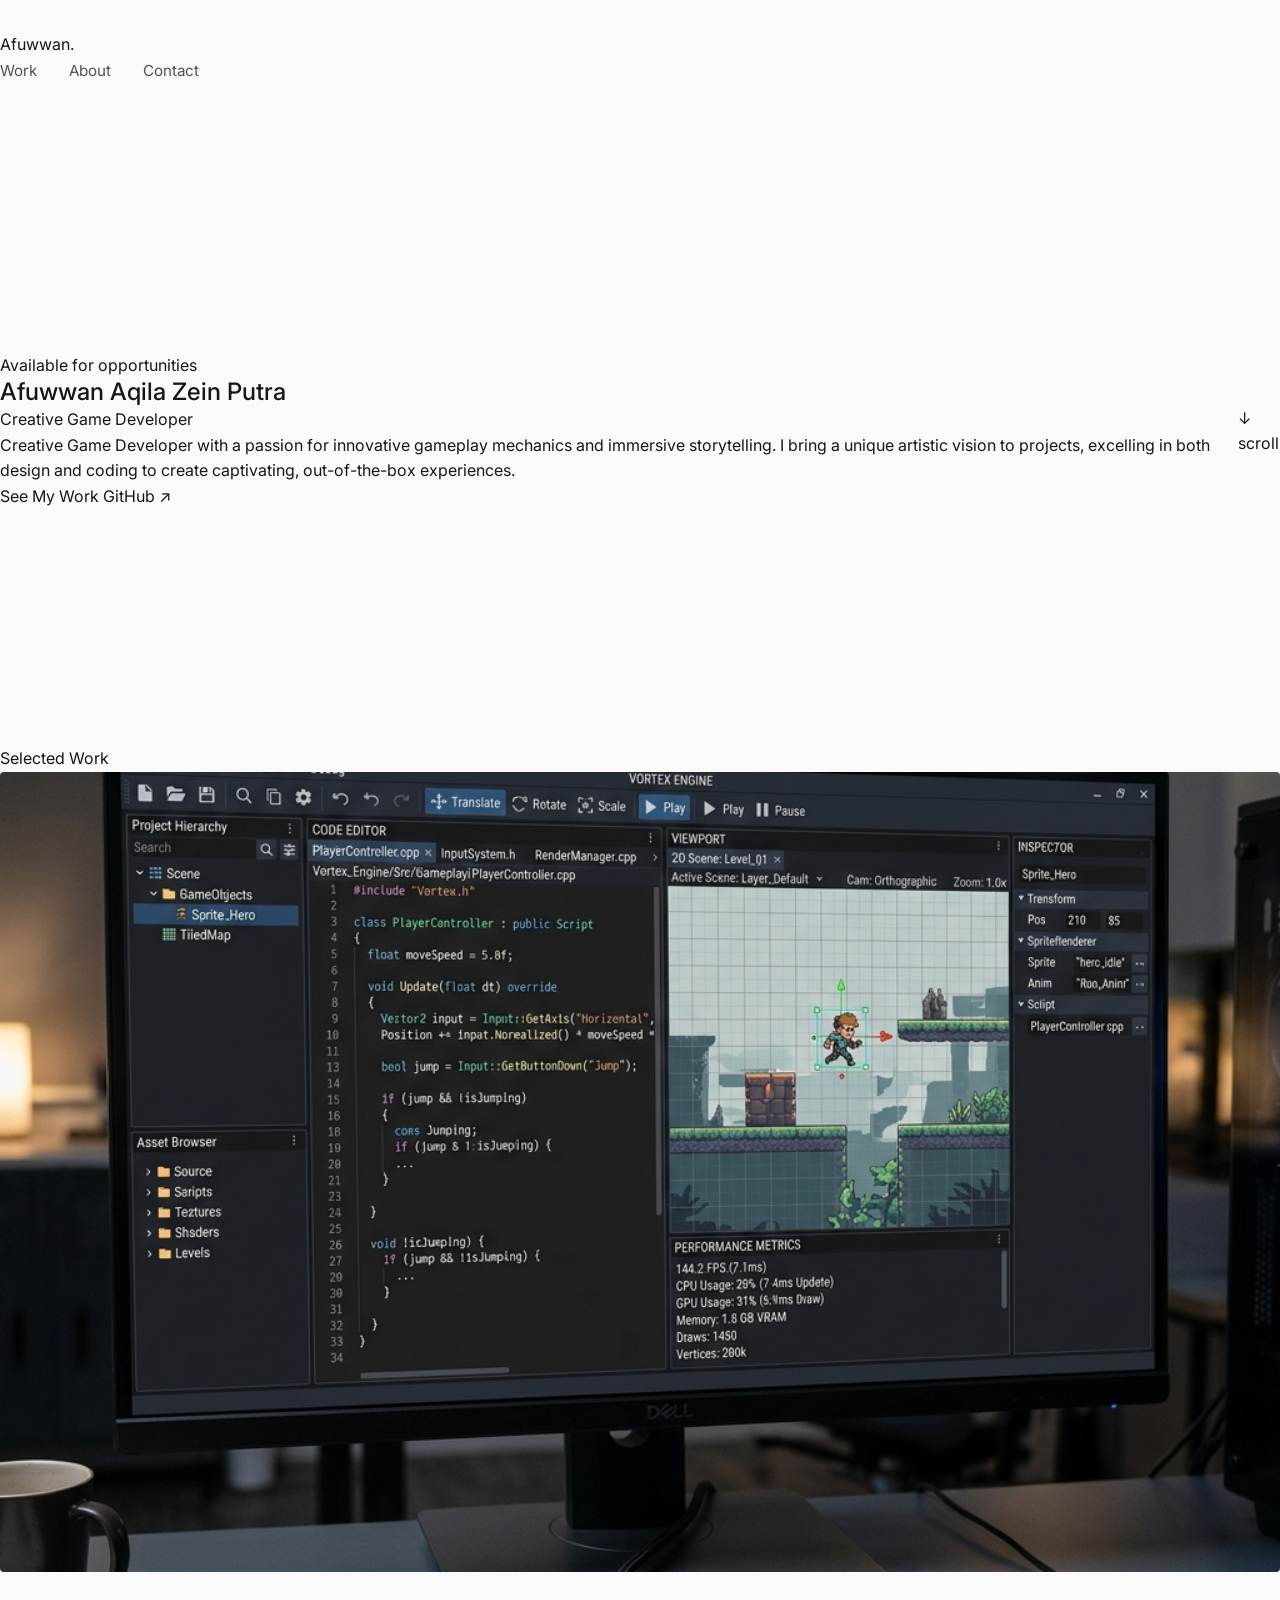
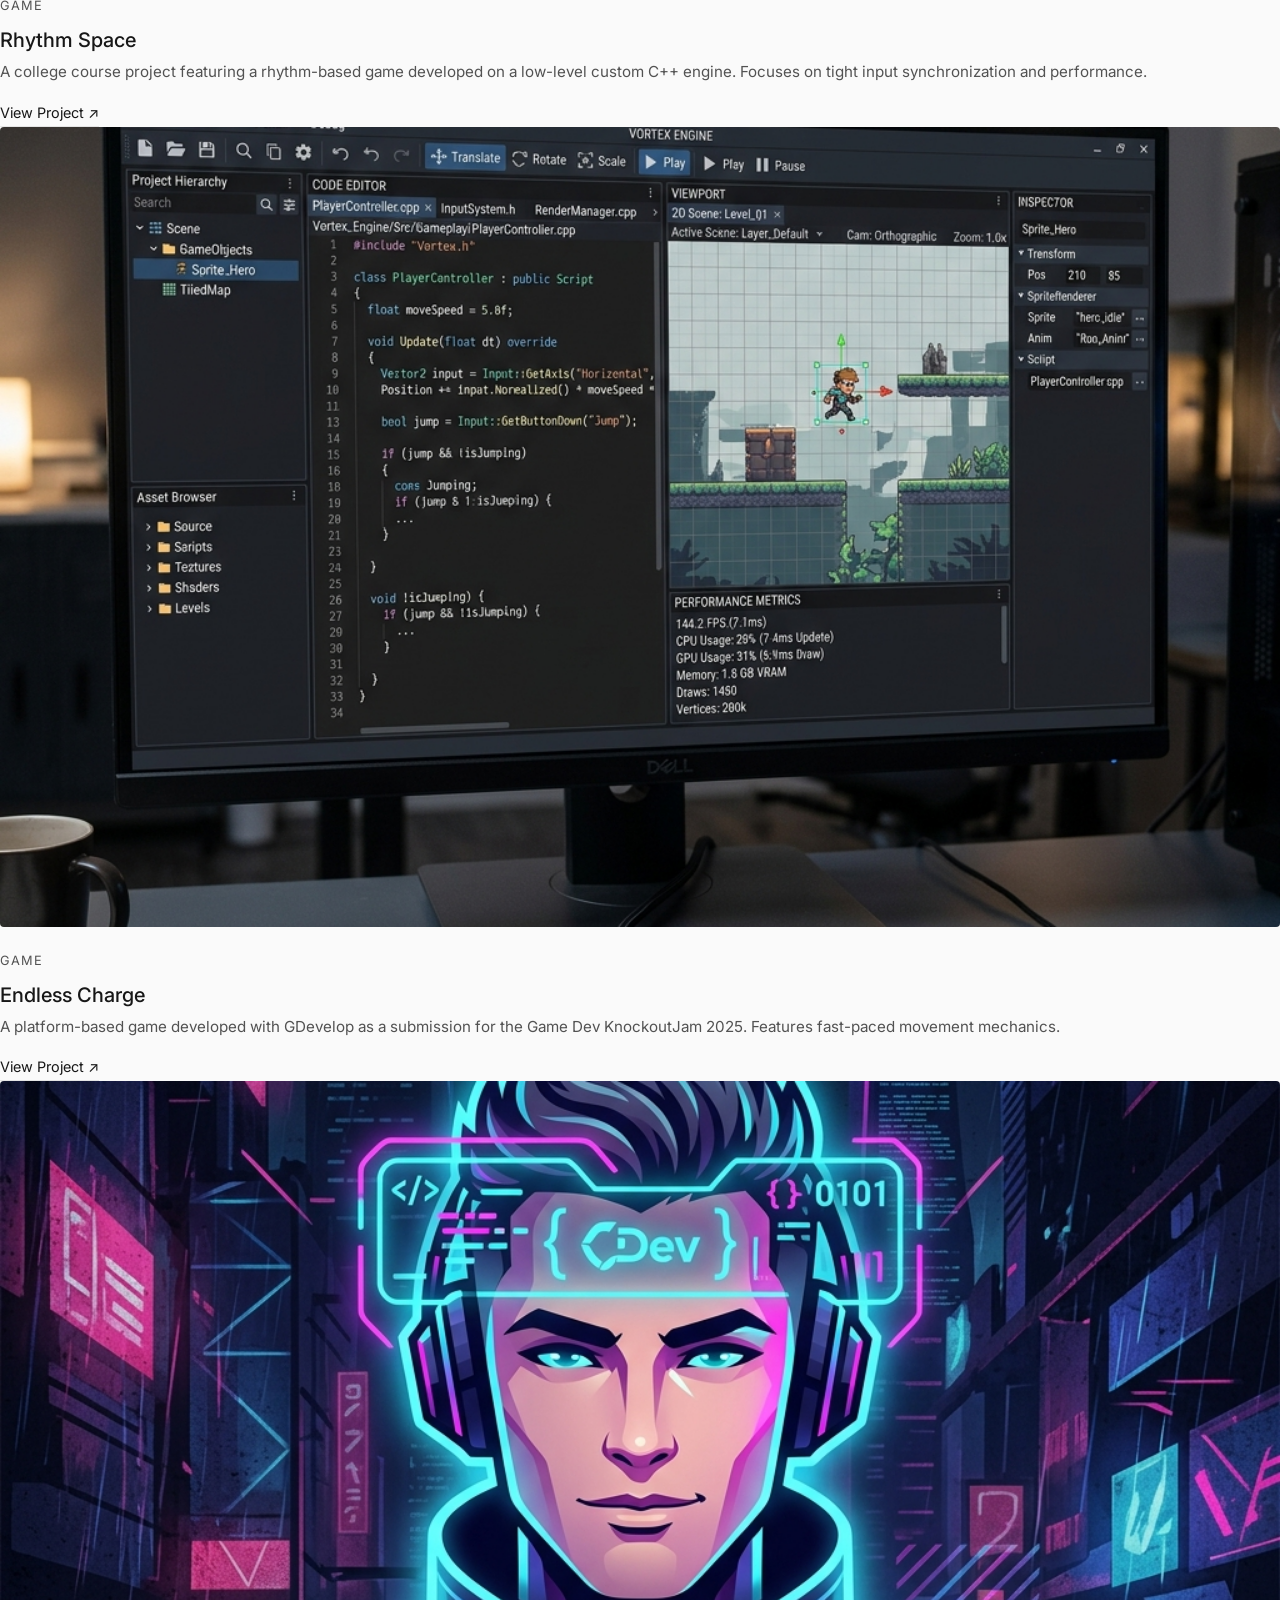
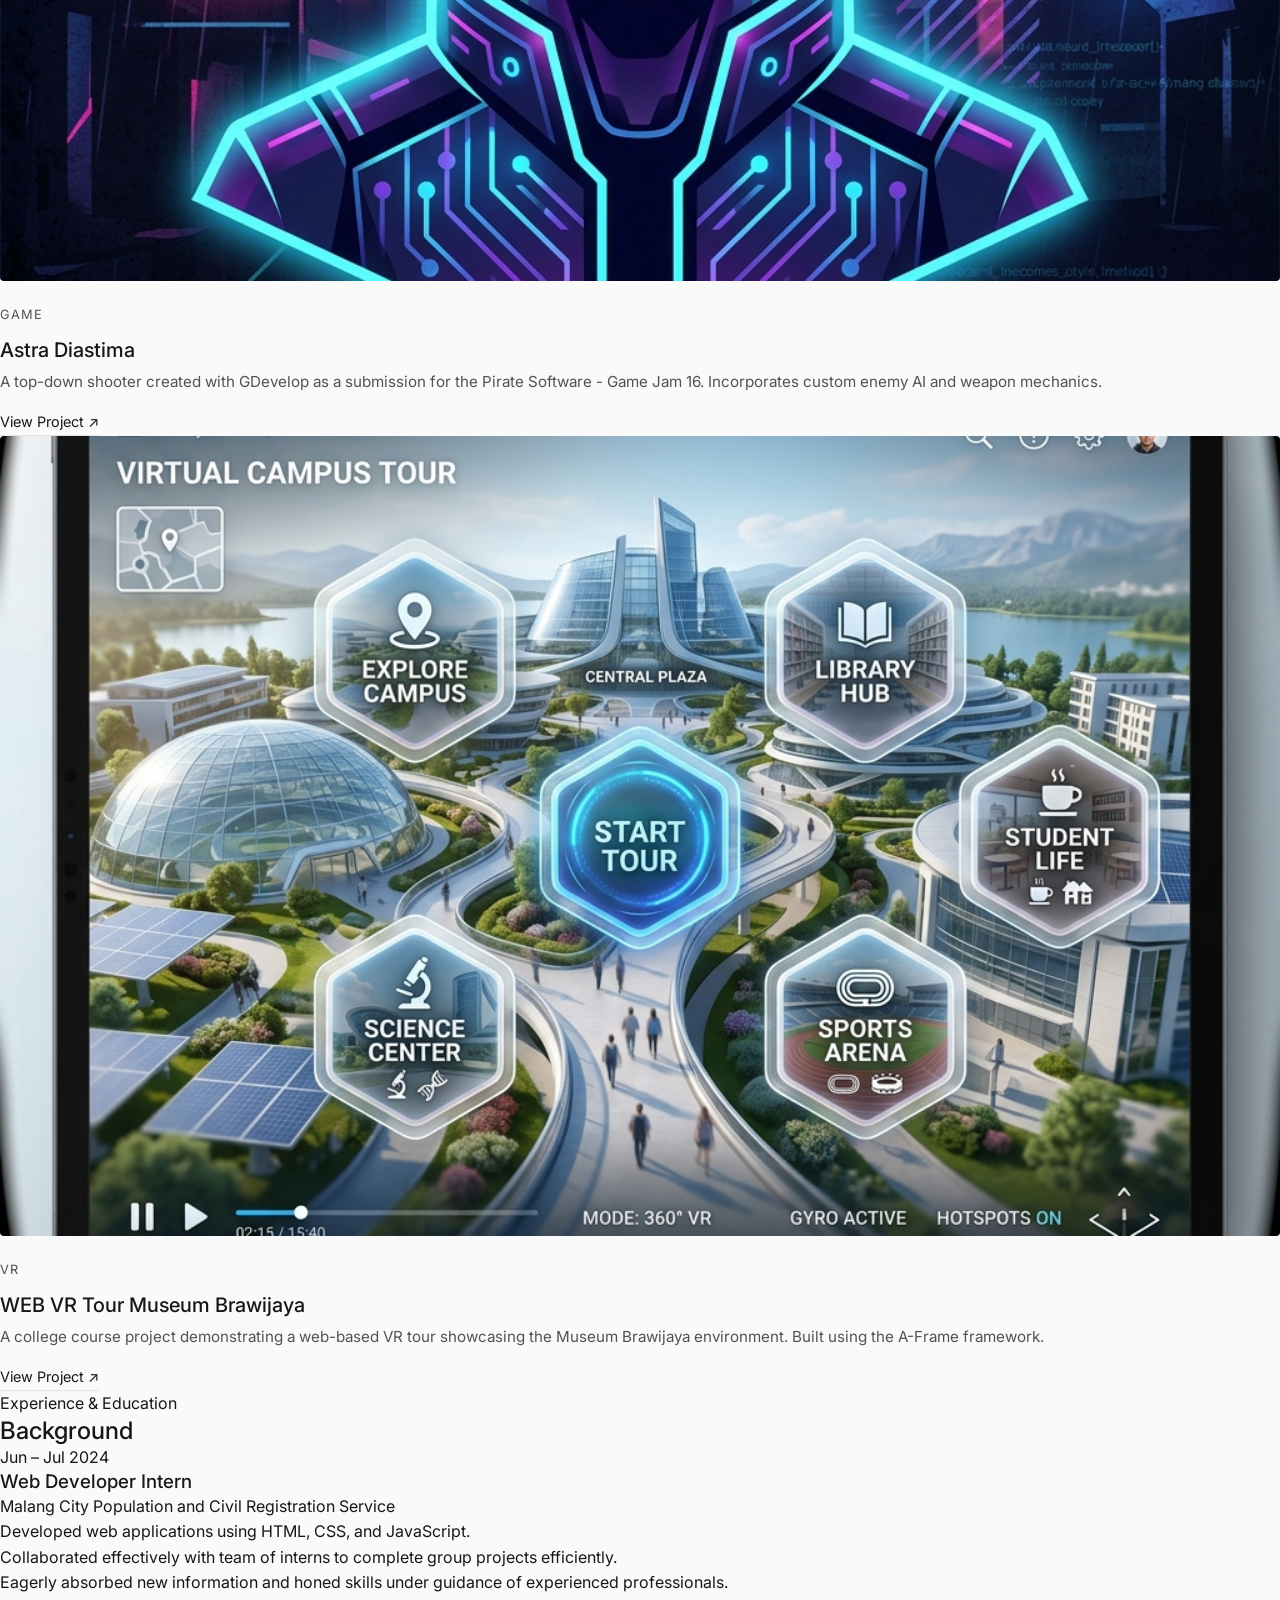
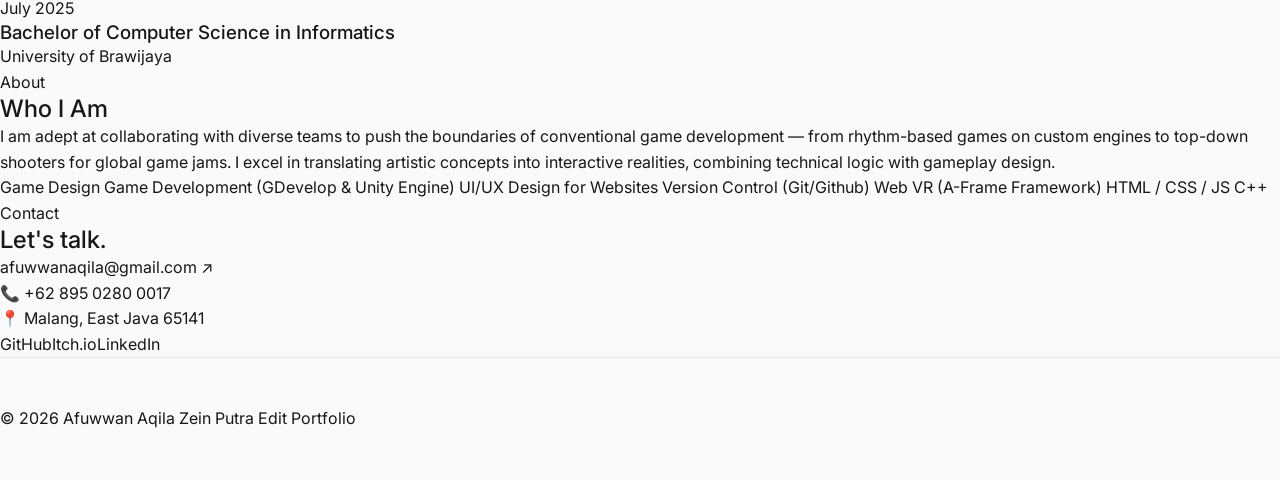
==== index.html @ 22cb1ee5 "First Commit" ====
<!DOCTYPE html>
<html lang="en">
<head>
    <meta charset="UTF-8">
    <meta name="viewport" content="width=device-width, initial-scale=1.0">
    <title>Afuwwan Aqila Zein Putra — Creative Game Developer</title>
    <meta name="description" content="Portfolio of Afuwwan Aqila Zein Putra — Creative Game Developer specializing in game design, development, and immersive experiences.">
    <link rel="preconnect" href="https://fonts.googleapis.com">
    <link rel="preconnect" href="https://fonts.gstatic.com" crossorigin>
    <link href="https://fonts.googleapis.com/css2?family=Inter:ital,opsz,wght@0,14..32,300;0,14..32,400;0,14..32,500;0,14..32,600;1,14..32,300&display=swap" rel="stylesheet">
    <link rel="stylesheet" href="styles.css">
</head>
<body>

    <nav class="navbar" id="navbar">
        <div class="nav-inner">
            <a href="#home" class="nav-logo">Afuwwan.</a>
            <ul class="nav-links">
                <li><a href="#work">Work</a></li>
                <li><a href="#about">About</a></li>
                <li><a href="#contact">Contact</a></li>
            </ul>
        </div>
    </nav>

    <!-- HERO -->
    <section id="home" class="hero">
        <div class="hero-inner">
            <p class="hero-eyebrow">Available for opportunities</p>
            <h1 id="profile-name">Afuwwan Aqila Zein Putra</h1>
            <p class="hero-role" id="profile-title">Creative Game Developer</p>
            <p class="hero-desc" id="profile-bio">Passionate about innovative gameplay mechanics and immersive storytelling. I bring a unique artistic vision to projects, excelling in both design and code.</p>
            <div class="hero-actions">
                <a href="#work" class="btn-primary">See My Work</a>
                <a href="https://github.com/afuwwan" target="_blank" class="btn-ghost">GitHub ↗</a>
            </div>
        </div>
        <div class="hero-scroll-hint">↓ scroll</div>
    </section>

    <!-- WORK -->
    <section id="work" class="section">
        <div class="section-inner">
            <div class="section-label">Selected Work</div>
            <div class="projects-list" id="projects-container">
                <!-- Populated by script.js -->
            </div>
        </div>
    </section>

    <!-- EXPERIENCE -->
    <section id="experience" class="section section-alt">
        <div class="section-inner two-col">
            <div class="col-left">
                <div class="section-label">Experience & Education</div>
                <h2>Background</h2>
            </div>
            <div class="col-right">
                <div class="timeline">
                    <!-- Experience -->
                    <div class="timeline-item">
                        <div class="timeline-date">Jun – Jul 2024</div>
                        <div class="timeline-content">
                            <h3>Web Developer Intern</h3>
                            <p class="timeline-org">Malang City Population and Civil Registration Service</p>
                            <ul>
                                <li>Developed web applications using HTML, CSS, and JavaScript.</li>
                                <li>Collaborated effectively with team of interns to complete group projects efficiently.</li>
                                <li>Eagerly absorbed new information and honed skills under guidance of experienced professionals.</li>
                            </ul>
                        </div>
                    </div>
                    <!-- Education -->
                    <div class="timeline-item">
                        <div class="timeline-date">July 2025</div>
                        <div class="timeline-content">
                            <h3>Bachelor of Computer Science in Informatics</h3>
                            <p class="timeline-org">University of Brawijaya</p>
                        </div>
                    </div>
                </div>
            </div>
        </div>
    </section>

    <!-- ABOUT -->
    <section id="about" class="section">
        <div class="section-inner two-col">
            <div class="col-left">
                <div class="section-label">About</div>
                <h2>Who I Am</h2>
            </div>
            <div class="col-right">
                <p class="about-text" id="profile-about-extended">Creative Game Developer with passion for innovative gameplay mechanics and immersive storytelling. Brings unique artistic vision to projects, excelling in both design and coding to create captivating, out-of-the-box experiences. Adept at collaborating with diverse teams to push boundaries of conventional game development.</p>
                <div class="skills-grid">
                    <span class="skill">Game Design</span>
                    <span class="skill">Game Development (GDevelop & Unity Engine)</span>
                    <span class="skill">UI/UX Design for Websites</span>
                    <span class="skill">Version Control (Git/Github)</span>
                    <span class="skill">Web VR (A-Frame Framework)</span>
                    <span class="skill">HTML / CSS / JS</span>
                    <span class="skill">C++</span>
                </div>
            </div>
        </div>
    </section>

    <!-- CONTACT -->
    <section id="contact" class="section section-alt">
        <div class="section-inner contact-inner">
            <div class="section-label">Contact</div>
            <h2>Let's talk.</h2>
            <a href="mailto:afuwwanaqila@gmail.com" class="contact-email">afuwwanaqila@gmail.com ↗</a>
            
            <div class="contact-details">
                <p class="contact-detail"><span>📞</span> +62 895 0280 0017</p>
                <p class="contact-detail"><span>📍</span> Malang, East Java 65141</p>
            </div>

            <div class="contact-links" id="social-links-container">
                <a href="https://github.com/afuwwan" target="_blank">GitHub</a>
                <a href="https://www.linkedin.com/in/afuwwan-aqila-zein-putra42376221a/" target="_blank">LinkedIn</a>
                <a href="https://afuwwan.itch.io" target="_blank">Itch.io</a>
            </div>
        </div>
    </section>

    <footer>
        <div class="footer-inner">
            <span>© <span id="year"></span> Afuwwan Aqila Zein Putra</span>
            <a href="editor.html" class="footer-editor-link">Edit Portfolio</a>
        </div>
    </footer>

    <script src="script.js"></script>
</body>
</html>
---- styles.css ----
:root {
    --bg-color: #fafafa;
    --text-primary: #171717;
    --text-secondary: #525252;
    --border-color: #e5e5e5;
    --accent: #000000;
    --hover-bg: #f5f5f5;
    --transition: all 0.3s ease;
}

@media (prefers-color-scheme: dark) {
    :root {
        --bg-color: #0a0a0a;
        --text-primary: #ededed;
        --text-secondary: #a3a3a3;
        --border-color: #262626;
        --accent: #ffffff;
        --hover-bg: #171717;
    }
}

* {
    margin: 0;
    padding: 0;
    box-sizing: border-box;
}

html {
    scroll-behavior: smooth;
}

body {
    font-family: 'Inter', -apple-system, BlinkMacSystemFont, "Segoe UI", Roboto, sans-serif;
    background-color: var(--bg-color);
    color: var(--text-primary);
    line-height: 1.6;
    -webkit-font-smoothing: antialiased;
}

.container {
    max-width: 1000px;
    margin: 0 auto;
    padding: 0 2rem;
}

/* Typography */
h1, h2, h3 {
    font-weight: 500;
    line-height: 1.2;
    color: var(--text-primary);
}

a {
    color: var(--text-primary);
    text-decoration: none;
    transition: var(--transition);
}

/* Navigation */
.navbar {
    padding: 2rem 0;
    position: sticky;
    top: 0;
    background-color: rgba(var(--bg-color), 0.9);
    backdrop-filter: blur(8px);
    z-index: 100;
    border-bottom: 1px solid transparent;
    transition: border-color 0.3s;
}

.nav-container {
    max-width: 1000px;
    margin: 0 auto;
    padding: 0 2rem;
    display: flex;
    justify-content: space-between;
    align-items: center;
}

.logo {
    font-size: 1.2rem;
    font-weight: 600;
    letter-spacing: -0.5px;
}

.nav-links {
    display: flex;
    gap: 2rem;
    list-style: none;
}

.nav-links a {
    color: var(--text-secondary);
    font-size: 0.95rem;
}

.nav-links a:hover {
    color: var(--text-primary);
}

/* Hero Section */
.hero {
    min-height: 70vh;
    display: flex;
    align-items: center;
    padding: 4rem 0;
}

.hero-content {
    max-width: 600px;
}

.title {
    font-size: 3.5rem;
    letter-spacing: -1.5px;
    margin-bottom: 0.5rem;
}

.subtitle {
    font-size: 1.5rem;
    color: var(--text-secondary);
    margin-bottom: 1.5rem;
    font-weight: 400;
}

.bio {
    font-size: 1.1rem;
    color: var(--text-secondary);
    margin-bottom: 3rem;
}

.link-btn {
    display: inline-block;
    padding: 0.75rem 1.5rem;
    background: var(--accent);
    color: var(--bg-color);
    border-radius: 4px;
    font-size: 0.95rem;
    font-weight: 500;
}

.link-btn:hover {
    opacity: 0.8;
}

/* Projects Section */
.projects-section {
    padding: 4rem 0 8rem;
}

.projects-grid {
    display: grid;
    grid-template-columns: repeat(auto-fill, minmax(300px, 1fr));
    gap: 3rem;
}

.project-card {
    group: project;
    display: block;
}

.project-img-container {
    width: 100%;
    aspect-ratio: 16 / 10;
    overflow: hidden;
    background-color: var(--border-color);
    border-radius: 4px;
    margin-bottom: 1.5rem;
}

.project-img {
    width: 100%;
    height: 100%;
    object-fit: cover;
    transition: transform 0.5s ease;
}

.project-card:hover .project-img {
    transform: scale(1.03);
}

.project-info h3 {
    font-size: 1.25rem;
    margin-bottom: 0.5rem;
}

.project-category {
    font-size: 0.8rem;
    text-transform: uppercase;
    letter-spacing: 1px;
    color: var(--text-secondary);
    margin-bottom: 0.75rem;
    display: block;
}

.project-info p {
    color: var(--text-secondary);
    font-size: 0.95rem;
    margin-bottom: 1rem;
}

.project-links {
    display: flex;
    gap: 1.5rem;
}

.project-link {
    font-size: 0.9rem;
    color: var(--text-primary);
    border-bottom: 1px solid var(--border-color);
    padding-bottom: 2px;
}

.project-link:hover {
    border-bottom-color: var(--text-primary);
}

/* About Section */
.about-section {
    padding: 6rem 0;
    border-top: 1px solid var(--border-color);
}

.about-content {
    max-width: 600px;
}

.about-content h2 {
    font-size: 2rem;
    margin-bottom: 2rem;
}

.about-content p {
    color: var(--text-secondary);
    font-size: 1.1rem;
    margin-bottom: 2rem;
}

.social-links {
    display: flex;
    gap: 1.5rem;
}

.social-links a {
    color: var(--text-secondary);
    font-size: 1rem;
}

.social-links a:hover {
    color: var(--text-primary);
}

/* Footer */
footer {
    padding: 3rem 0;
    border-top: 1px solid var(--border-color);
}

.footer-content {
    display: flex;
    justify-content: space-between;
    align-items: center;
    color: var(--text-secondary);
    font-size: 0.9rem;
}

.editor-link {
    color: var(--text-secondary);
    font-size: 0.85rem;
}

.editor-link:hover {
    color: var(--text-primary);
}

/* Responsive */
@media (max-width: 768px) {
    .title {
        font-size: 2.5rem;
    }
    
    .subtitle {
        font-size: 1.25rem;
    }
    
    .hero {
        min-height: 50vh;
    }
}
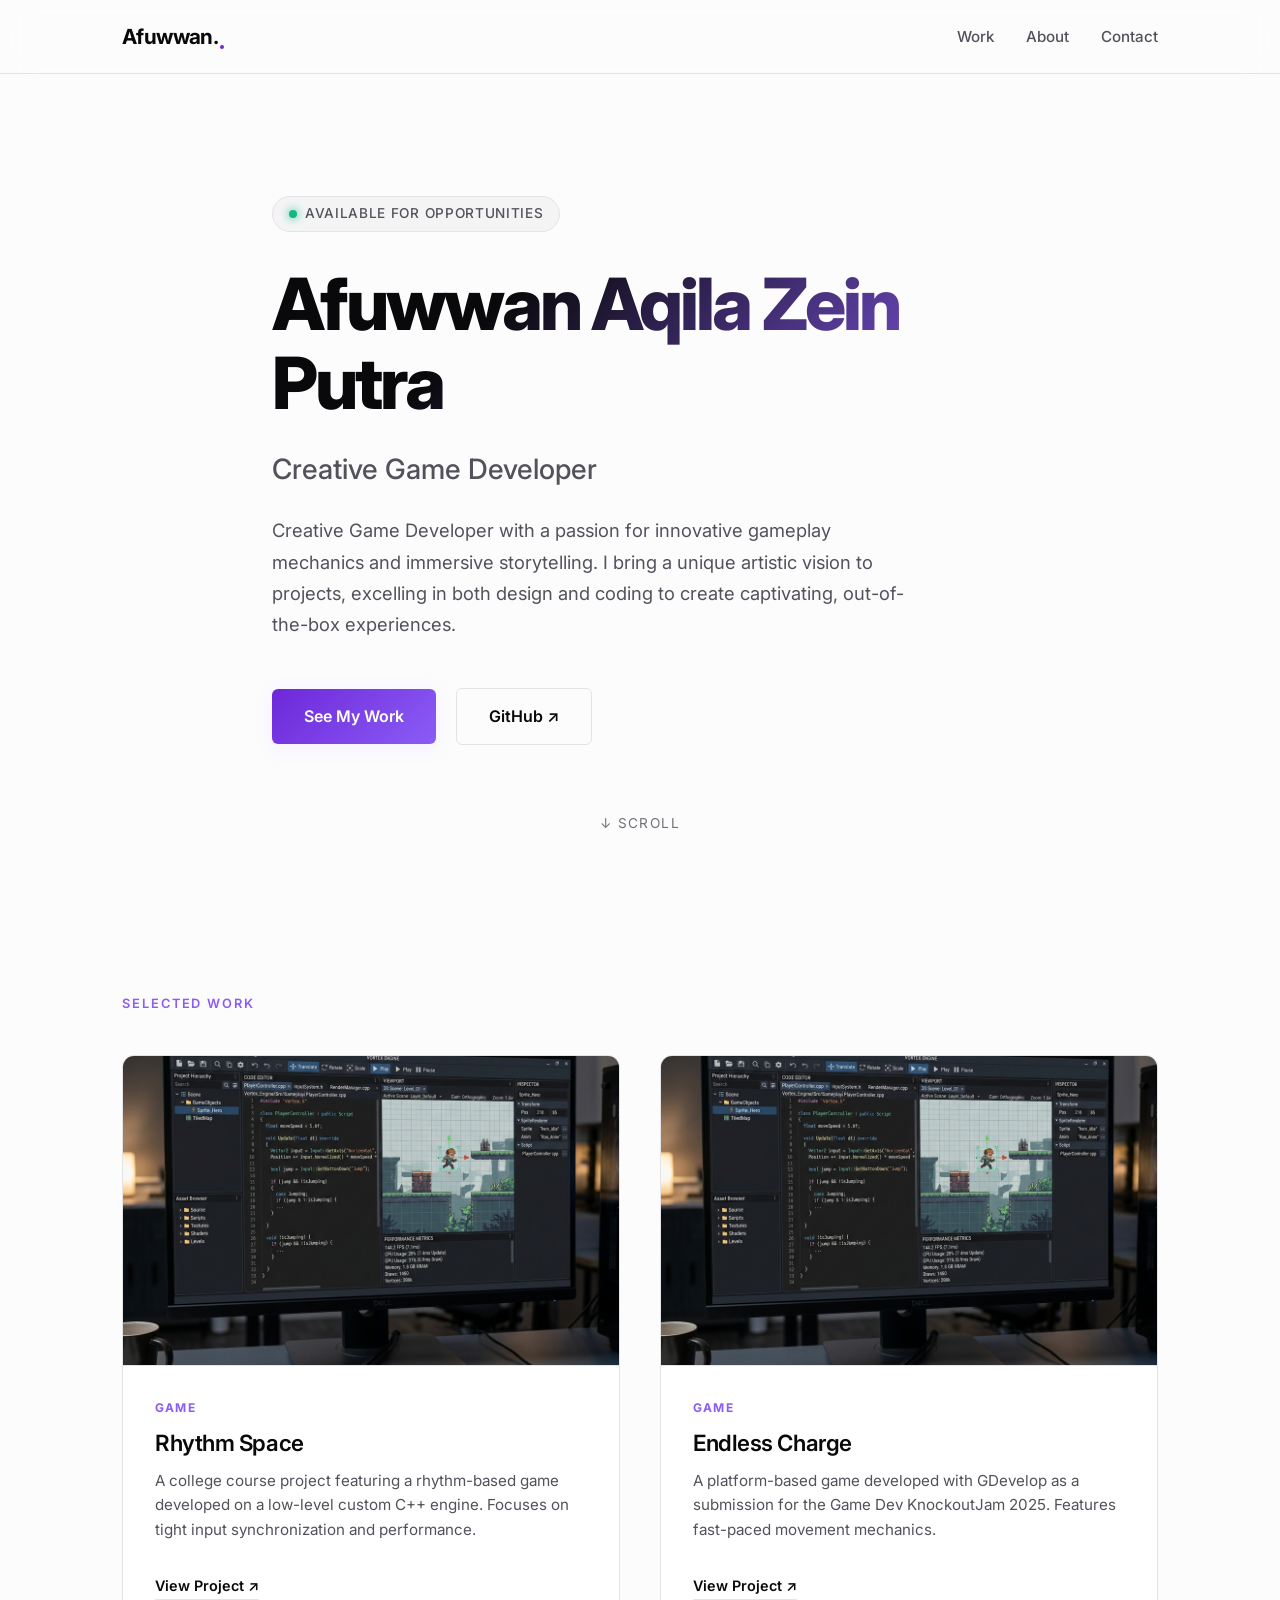
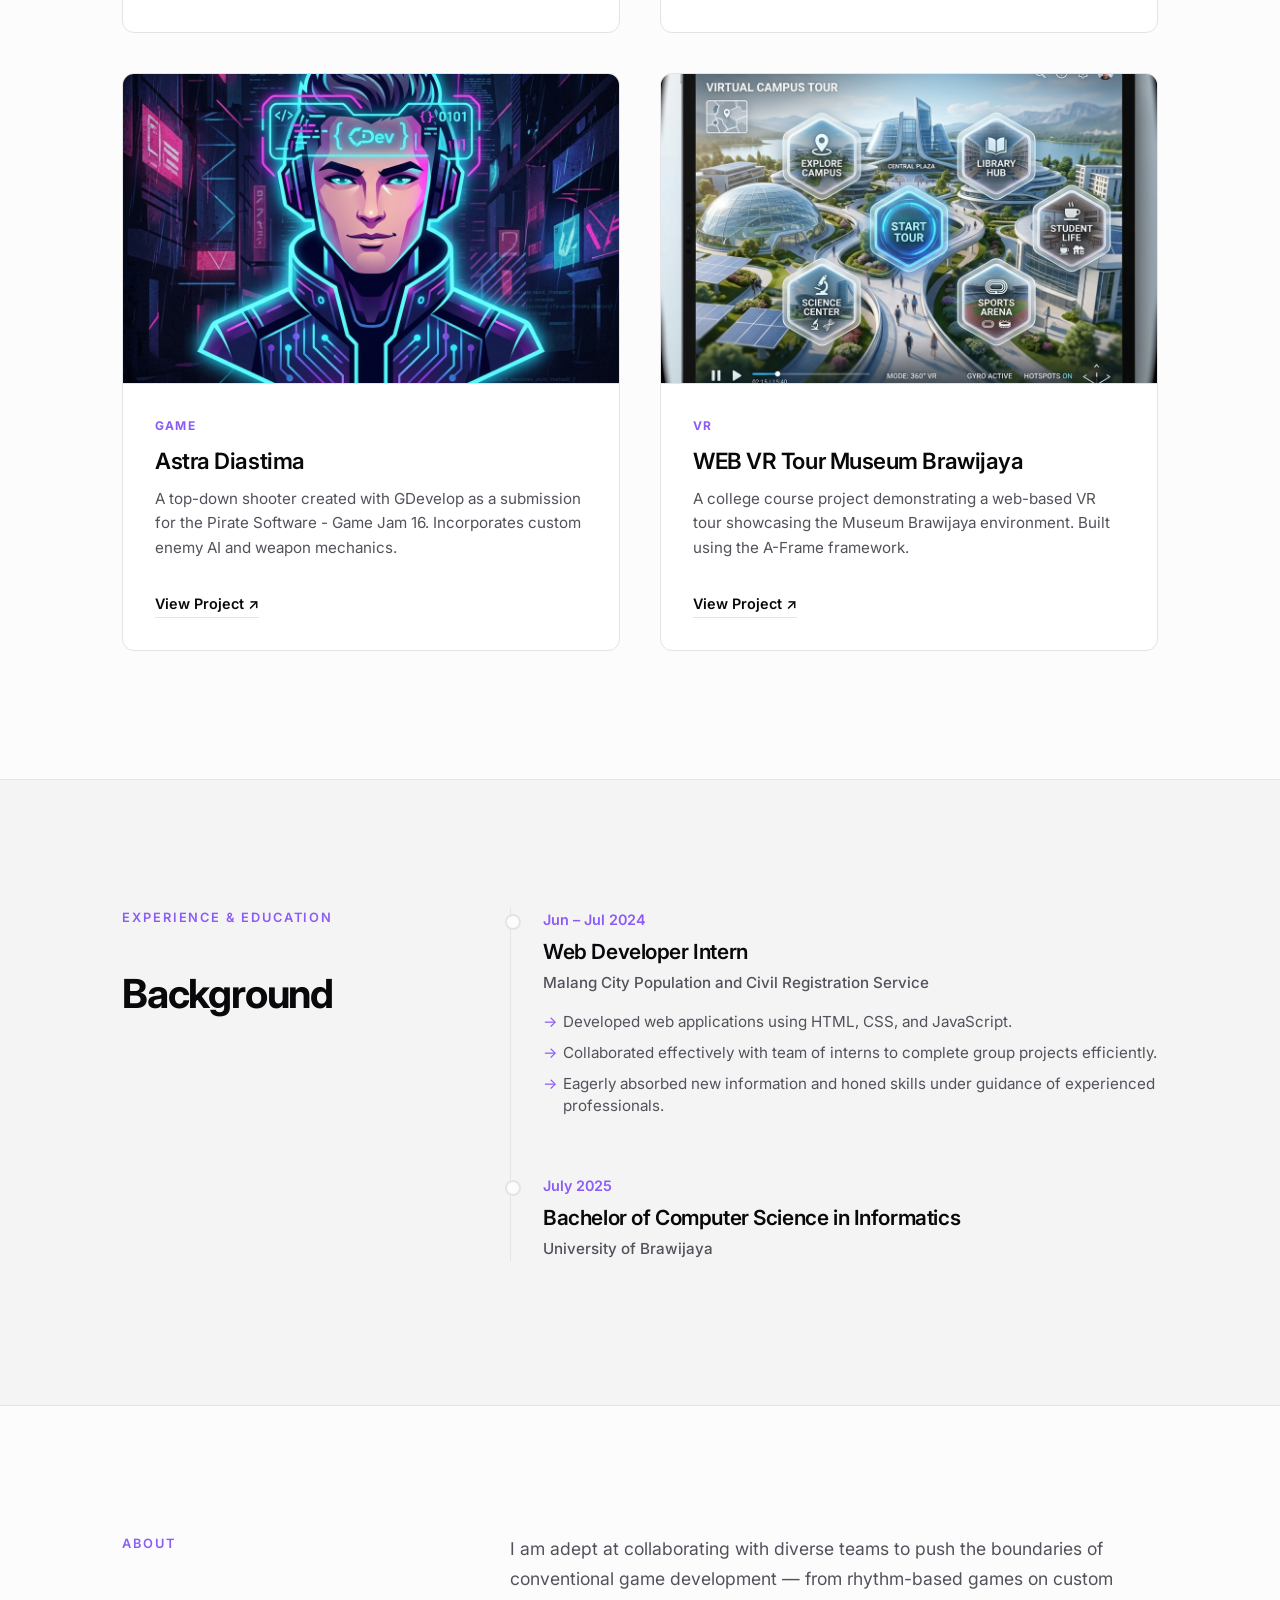
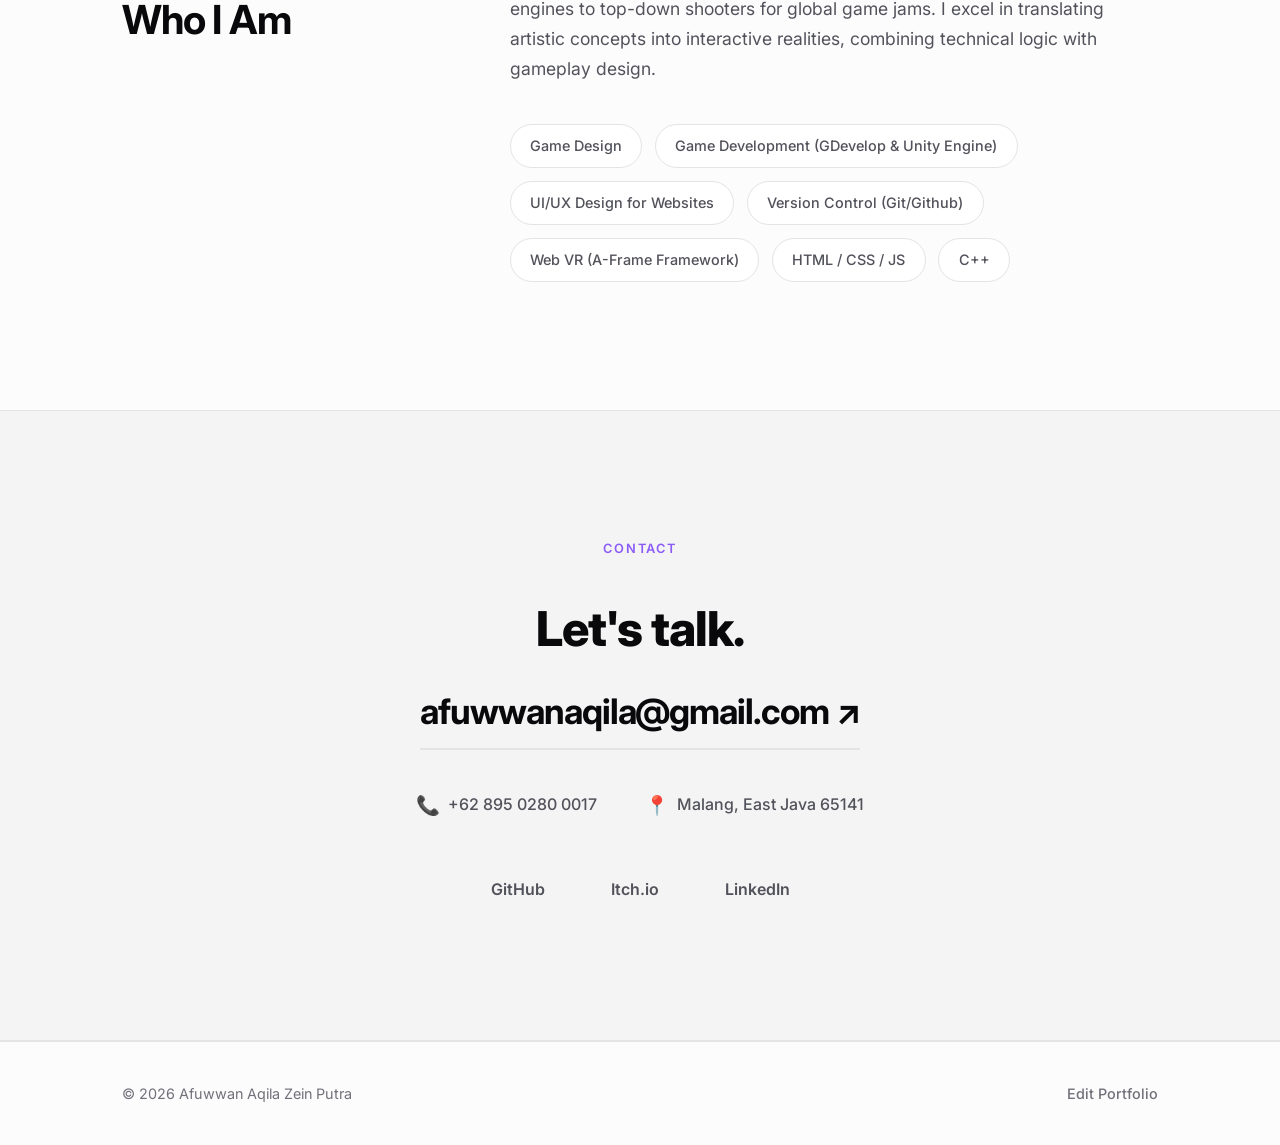
==== commit 5d069096: "Updated some descriptions" ====
--- a/index.html
+++ b/index.html
@@ -3,7 +3,7 @@
 <head>
     <meta charset="UTF-8">
     <meta name="viewport" content="width=device-width, initial-scale=1.0">
-    <title>Afuwwan Aqila Zein Putra — Creative Game Developer</title>
+    <title>Afuwwan Aqila Zein Putra — Game Developer & Designer</title>
     <meta name="description" content="Portfolio of Afuwwan Aqila Zein Putra — Creative Game Developer specializing in game design, development, and immersive experiences.">
     <link rel="preconnect" href="https://fonts.googleapis.com">
     <link rel="preconnect" href="https://fonts.gstatic.com" crossorigin>
@@ -28,7 +28,7 @@
         <div class="hero-inner">
             <p class="hero-eyebrow">Available for opportunities</p>
             <h1 id="profile-name">Afuwwan Aqila Zein Putra</h1>
-            <p class="hero-role" id="profile-title">Creative Game Developer</p>
+            <p class="hero-role" id="profile-title">Game Developer & Designer</p>
             <p class="hero-desc" id="profile-bio">Passionate about innovative gameplay mechanics and immersive storytelling. I bring a unique artistic vision to projects, excelling in both design and code.</p>
             <div class="hero-actions">
                 <a href="#work" class="btn-primary">See My Work</a>
--- a/styles.css
+++ b/styles.css
@@ -1,24 +1,47 @@
 :root {
-    --bg-color: #fafafa;
-    --text-primary: #171717;
-    --text-secondary: #525252;
-    --border-color: #e5e5e5;
-    --accent: #000000;
-    --hover-bg: #f5f5f5;
-    --transition: all 0.3s ease;
+    /* Color Palette - Light Mode */
+    --bg-color: #fcfcfd;
+    --bg-surface: #ffffff;
+    --bg-surface-alt: #f4f4f5;
+    --text-primary: #09090b;
+    --text-secondary: #52525b;
+    --text-tertiary: #71717a;
+    --border-color: #e4e4e7;
+    --accent: #6d28d9;
+    --accent-light: #8b5cf6;
+    --accent-glow: rgba(139, 92, 246, 0.08);
+    --hover-bg: #f4f4f5;
+    --bg-navbar: rgba(252, 252, 253, 0.75);
+    
+    /* System variables */
+    --font-sans: 'Inter', -apple-system, BlinkMacSystemFont, "Segoe UI", Roboto, Helvetica, Arial, sans-serif;
+    --transition-smooth: all 0.3s cubic-bezier(0.16, 1, 0.3, 1);
+    --transition-fast: all 0.15s ease;
+    --radius-sm: 6px;
+    --radius-md: 12px;
+    --radius-lg: 20px;
+    --container-width: 1100px;
 }
 
 @media (prefers-color-scheme: dark) {
     :root {
-        --bg-color: #0a0a0a;
-        --text-primary: #ededed;
-        --text-secondary: #a3a3a3;
-        --border-color: #262626;
-        --accent: #ffffff;
-        --hover-bg: #171717;
-    }
-}
-
+        /* Color Palette - Dark Mode */
+        --bg-color: #09090b;
+        --bg-surface: #121214;
+        --bg-surface-alt: #18181b;
+        --text-primary: #fafafa;
+        --text-secondary: #a1a1aa;
+        --text-tertiary: #71717a;
+        --border-color: #27272a;
+        --accent: #a78bfa;
+        --accent-light: #c084fc;
+        --accent-glow: rgba(167, 139, 250, 0.15);
+        --hover-bg: #1e1e24;
+        --bg-navbar: rgba(9, 9, 11, 0.75);
+    }
+}
+
+/* Reset and Globals */
 * {
     margin: 0;
     padding: 0;
@@ -27,49 +50,58 @@
 
 html {
     scroll-behavior: smooth;
+    background-color: var(--bg-color);
 }
 
 body {
-    font-family: 'Inter', -apple-system, BlinkMacSystemFont, "Segoe UI", Roboto, sans-serif;
+    font-family: var(--font-sans);
     background-color: var(--bg-color);
     color: var(--text-primary);
     line-height: 1.6;
     -webkit-font-smoothing: antialiased;
-}
-
+    -moz-osx-font-smoothing: grayscale;
+    overflow-x: hidden;
+}
+
+/* Base Typography */
+h1, h2, h3, h4 {
+    font-weight: 600;
+    letter-spacing: -0.02em;
+    color: var(--text-primary);
+    line-height: 1.25;
+}
+
+a {
+    color: var(--text-primary);
+    text-decoration: none;
+    transition: var(--transition-fast);
+}
+
+/* Reusable Containers */
 .container {
-    max-width: 1000px;
+    max-width: var(--container-width);
     margin: 0 auto;
     padding: 0 2rem;
 }
 
-/* Typography */
-h1, h2, h3 {
-    font-weight: 500;
-    line-height: 1.2;
-    color: var(--text-primary);
-}
-
-a {
-    color: var(--text-primary);
-    text-decoration: none;
-    transition: var(--transition);
-}
-
-/* Navigation */
+/* Sticky Glassmorphic Navbar */
 .navbar {
-    padding: 2rem 0;
     position: sticky;
     top: 0;
-    background-color: rgba(var(--bg-color), 0.9);
-    backdrop-filter: blur(8px);
-    z-index: 100;
-    border-bottom: 1px solid transparent;
-    transition: border-color 0.3s;
-}
-
-.nav-container {
-    max-width: 1000px;
+    z-index: 1000;
+    background-color: var(--bg-navbar);
+    /* Dynamic fallback for solid background in browsers without backdrop support */
+    background: color-mix(in srgb, var(--bg-color) 75%, transparent);
+    backdrop-filter: blur(16px);
+    -webkit-backdrop-filter: blur(16px);
+    border-bottom: 1px solid var(--border-color);
+    padding: 1.25rem 0;
+    transition: var(--transition-smooth);
+}
+
+/* Support index.html (nav-inner) and editor.html (nav-container) */
+.nav-inner, .nav-container {
+    max-width: var(--container-width);
     margin: 0 auto;
     padding: 0 2rem;
     display: flex;
@@ -77,10 +109,24 @@
     align-items: center;
 }
 
-.logo {
-    font-size: 1.2rem;
-    font-weight: 600;
-    letter-spacing: -0.5px;
+/* Nav Logo styles */
+.nav-logo, .logo {
+    font-size: 1.3rem;
+    font-weight: 700;
+    letter-spacing: -0.03em;
+    color: var(--text-primary);
+    position: relative;
+}
+
+.nav-logo::after {
+    content: '';
+    position: absolute;
+    width: 4px;
+    height: 4px;
+    background-color: var(--accent);
+    bottom: 4px;
+    right: -6px;
+    border-radius: 50%;
 }
 
 .nav-links {
@@ -92,6 +138,7 @@
 .nav-links a {
     color: var(--text-secondary);
     font-size: 0.95rem;
+    font-weight: 500;
 }
 
 .nav-links a:hover {
@@ -100,190 +147,566 @@
 
 /* Hero Section */
 .hero {
-    min-height: 70vh;
+    min-height: 88vh;
     display: flex;
     align-items: center;
-    padding: 4rem 0;
-}
-
-.hero-content {
-    max-width: 600px;
-}
-
-.title {
-    font-size: 3.5rem;
-    letter-spacing: -1.5px;
-    margin-bottom: 0.5rem;
-}
-
-.subtitle {
-    font-size: 1.5rem;
-    color: var(--text-secondary);
+    position: relative;
+    padding: 6rem 0;
+    overflow: hidden;
+}
+
+/* Soft glowing backgrounds for visual excellence */
+.hero::before {
+    content: '';
+    position: absolute;
+    top: 20%;
+    left: 70%;
+    width: 400px;
+    height: 400px;
+    background: radial-gradient(circle, var(--accent-glow) 0%, transparent 70%);
+    z-index: -1;
+    pointer-events: none;
+    border-radius: 50%;
+    filter: blur(40px);
+}
+
+.hero-inner {
+    max-width: 800px;
+    margin: 0 auto;
+    padding: 0 2rem;
+    display: flex;
+    flex-direction: column;
+    align-items: flex-start;
+    animation: fadeInUp 0.8s cubic-bezier(0.16, 1, 0.3, 1);
+}
+
+.hero-eyebrow {
+    display: flex;
+    align-items: center;
+    gap: 0.5rem;
+    font-size: 0.85rem;
+    font-weight: 500;
+    letter-spacing: 0.05em;
+    text-transform: uppercase;
+    color: var(--text-secondary);
+    background: var(--bg-surface-alt);
+    border: 1px solid var(--border-color);
+    padding: 0.4rem 1rem;
+    border-radius: 9999px;
+    margin-bottom: 2rem;
+}
+
+.hero-eyebrow::before {
+    content: '';
+    width: 8px;
+    height: 8px;
+    background-color: #10b981;
+    border-radius: 50%;
+    display: inline-block;
+    box-shadow: 0 0 10px #10b981;
+    animation: pulse 2s infinite;
+}
+
+.hero h1 {
+    font-size: 4.5rem;
+    font-weight: 800;
+    line-height: 1.1;
+    letter-spacing: -0.04em;
     margin-bottom: 1.5rem;
-    font-weight: 400;
-}
-
-.bio {
-    font-size: 1.1rem;
-    color: var(--text-secondary);
+    background: linear-gradient(135deg, var(--text-primary) 30%, var(--accent-light) 100%);
+    -webkit-background-clip: text;
+    -webkit-text-fill-color: transparent;
+    background-clip: text;
+}
+
+.hero-role {
+    font-size: 1.75rem;
+    font-weight: 500;
+    color: var(--text-secondary);
+    margin-bottom: 1.5rem;
+}
+
+.hero-desc {
+    font-size: 1.15rem;
+    color: var(--text-secondary);
+    max-width: 640px;
+    line-height: 1.7;
     margin-bottom: 3rem;
 }
 
-.link-btn {
+.hero-actions {
+    display: flex;
+    gap: 1.25rem;
+    align-items: center;
+}
+
+/* Interactive Buttons */
+.btn-primary {
     display: inline-block;
-    padding: 0.75rem 1.5rem;
-    background: var(--accent);
-    color: var(--bg-color);
-    border-radius: 4px;
-    font-size: 0.95rem;
-    font-weight: 500;
-}
-
-.link-btn:hover {
-    opacity: 0.8;
-}
-
-/* Projects Section */
-.projects-section {
-    padding: 4rem 0 8rem;
-}
-
-.projects-grid {
+    padding: 0.9rem 2rem;
+    background: linear-gradient(135deg, var(--accent) 0%, var(--accent-light) 100%);
+    color: #ffffff !important;
+    font-weight: 600;
+    border-radius: var(--radius-sm);
+    box-shadow: 0 4px 20px var(--accent-glow);
+    transition: var(--transition-smooth);
+}
+
+.btn-primary:hover {
+    transform: translateY(-2px);
+    box-shadow: 0 8px 30px var(--accent-glow);
+    filter: brightness(1.1);
+}
+
+.btn-ghost {
+    display: inline-block;
+    padding: 0.9rem 2rem;
+    background: transparent;
+    border: 1px solid var(--border-color);
+    color: var(--text-primary);
+    font-weight: 600;
+    border-radius: var(--radius-sm);
+    transition: var(--transition-smooth);
+}
+
+.btn-ghost:hover {
+    background: var(--hover-bg);
+    border-color: var(--text-primary);
+    transform: translateY(-2px);
+}
+
+.hero-scroll-hint {
+    position: absolute;
+    bottom: 2rem;
+    left: 50%;
+    transform: translateX(-50%);
+    font-size: 0.85rem;
+    letter-spacing: 0.1em;
+    text-transform: uppercase;
+    color: var(--text-tertiary);
+    animation: bounce 2s infinite;
+}
+
+/* Sections Structure */
+.section {
+    padding: 8rem 0;
+}
+
+.section-alt {
+    background-color: var(--bg-surface-alt);
+    border-top: 1px solid var(--border-color);
+    border-bottom: 1px solid var(--border-color);
+}
+
+.section-inner {
+    max-width: var(--container-width);
+    margin: 0 auto;
+    padding: 0 2rem;
+}
+
+.section-label {
+    font-size: 0.8rem;
+    font-weight: 600;
+    text-transform: uppercase;
+    letter-spacing: 0.15em;
+    color: var(--accent-light);
+    margin-bottom: 2.5rem;
+}
+
+/* Selected Work Grid */
+.projects-list {
     display: grid;
-    grid-template-columns: repeat(auto-fill, minmax(300px, 1fr));
-    gap: 3rem;
-}
-
+    grid-template-columns: repeat(auto-fill, minmax(320px, 1fr));
+    gap: 2.5rem;
+}
+
+/* Premium Project Card */
 .project-card {
-    group: project;
-    display: block;
+    background: var(--bg-surface);
+    border: 1px solid var(--border-color);
+    border-radius: var(--radius-md);
+    overflow: hidden;
+    display: flex;
+    flex-direction: column;
+    height: 100%;
+    transition: var(--transition-smooth);
+}
+
+.project-card:hover {
+    transform: translateY(-6px);
+    border-color: var(--accent-light);
+    box-shadow: 0 20px 40px rgba(0, 0, 0, 0.1), 0 0 20px var(--accent-glow);
 }
 
 .project-img-container {
+    position: relative;
     width: 100%;
     aspect-ratio: 16 / 10;
     overflow: hidden;
-    background-color: var(--border-color);
-    border-radius: 4px;
-    margin-bottom: 1.5rem;
+    background: var(--bg-surface-alt);
+    border-bottom: 1px solid var(--border-color);
 }
 
 .project-img {
     width: 100%;
     height: 100%;
     object-fit: cover;
-    transition: transform 0.5s ease;
+    transition: transform 0.6s cubic-bezier(0.16, 1, 0.3, 1);
 }
 
 .project-card:hover .project-img {
-    transform: scale(1.03);
+    transform: scale(1.06);
+}
+
+.project-info {
+    padding: 2rem;
+    display: flex;
+    flex-direction: column;
+    flex-grow: 1;
+}
+
+.project-category {
+    font-size: 0.75rem;
+    font-weight: 700;
+    text-transform: uppercase;
+    letter-spacing: 0.1em;
+    color: var(--accent-light);
+    margin-bottom: 0.75rem;
 }
 
 .project-info h3 {
-    font-size: 1.25rem;
-    margin-bottom: 0.5rem;
-}
-
-.project-category {
-    font-size: 0.8rem;
-    text-transform: uppercase;
-    letter-spacing: 1px;
-    color: var(--text-secondary);
+    font-size: 1.4rem;
     margin-bottom: 0.75rem;
-    display: block;
+    color: var(--text-primary);
 }
 
 .project-info p {
     color: var(--text-secondary);
     font-size: 0.95rem;
-    margin-bottom: 1rem;
+    line-height: 1.6;
+    margin-bottom: 2rem;
+    flex-grow: 1;
 }
 
 .project-links {
     display: flex;
     gap: 1.5rem;
+    margin-top: auto;
 }
 
 .project-link {
     font-size: 0.9rem;
+    font-weight: 600;
     color: var(--text-primary);
     border-bottom: 1px solid var(--border-color);
     padding-bottom: 2px;
+    transition: var(--transition-fast);
 }
 
 .project-link:hover {
-    border-bottom-color: var(--text-primary);
-}
-
-/* About Section */
-.about-section {
-    padding: 6rem 0;
+    color: var(--accent-light);
+    border-bottom-color: var(--accent-light);
+}
+
+/* Two-Column Section Layouts */
+.two-col {
+    display: grid;
+    grid-template-columns: 1fr 2fr;
+    gap: 4rem;
+}
+
+.col-left h2 {
+    font-size: 2.5rem;
+    font-weight: 700;
+    letter-spacing: -0.03em;
+    position: sticky;
+    top: 6rem;
+}
+
+/* Experience / Education Timeline */
+.timeline {
+    position: relative;
+    padding-left: 2rem;
+    border-left: 1px solid var(--border-color);
+}
+
+.timeline-item {
+    position: relative;
+    margin-bottom: 3.5rem;
+}
+
+.timeline-item:last-child {
+    margin-bottom: 0;
+}
+
+/* Timeline bullet pointer node */
+.timeline-item::before {
+    content: '';
+    position: absolute;
+    width: 12px;
+    height: 12px;
+    background-color: var(--bg-color);
+    border: 2px solid var(--border-color);
+    border-radius: 50%;
+    left: calc(-2rem - 6.5px);
+    top: 6px;
+    transition: var(--transition-fast);
+    z-index: 2;
+}
+
+.timeline-item:hover::before {
+    border-color: var(--accent-light);
+    background-color: var(--accent-light);
+    box-shadow: 0 0 10px var(--accent-light);
+}
+
+.timeline-date {
+    font-size: 0.9rem;
+    font-weight: 600;
+    color: var(--accent-light);
+    margin-bottom: 0.5rem;
+}
+
+.timeline-content h3 {
+    font-size: 1.3rem;
+    margin-bottom: 0.35rem;
+}
+
+.timeline-org {
+    font-size: 0.95rem;
+    font-weight: 500;
+    color: var(--text-secondary);
+    margin-bottom: 1rem;
+}
+
+.timeline-content ul {
+    list-style: none;
+    padding-left: 0;
+}
+
+.timeline-content li {
+    font-size: 0.95rem;
+    color: var(--text-secondary);
+    position: relative;
+    padding-left: 1.25rem;
+    margin-bottom: 0.5rem;
+    line-height: 1.5;
+}
+
+.timeline-content li::before {
+    content: '→';
+    position: absolute;
+    left: 0;
+    color: var(--accent-light);
+}
+
+/* Skills Grid */
+.skills-grid {
+    display: flex;
+    flex-wrap: wrap;
+    gap: 0.8rem;
+}
+
+.skill {
+    font-size: 0.9rem;
+    font-weight: 500;
+    background: var(--bg-surface);
+    color: var(--text-secondary);
+    border: 1px solid var(--border-color);
+    padding: 0.6rem 1.2rem;
+    border-radius: 9999px;
+    transition: var(--transition-fast);
+}
+
+.skill:hover {
+    color: var(--text-primary);
+    border-color: var(--accent-light);
+    background: var(--accent-glow);
+    transform: translateY(-2px);
+}
+
+.about-text {
+    font-size: 1.1rem;
+    line-height: 1.7;
+    color: var(--text-secondary);
+    margin-bottom: 2.5rem;
+}
+
+/* Contact Section */
+.contact-inner {
+    text-align: center;
+    max-width: 700px;
+}
+
+.contact-inner h2 {
+    font-size: 3rem;
+    font-weight: 800;
+    margin-bottom: 1.5rem;
+}
+
+.contact-email {
+    font-size: 2.2rem;
+    font-weight: 700;
+    color: var(--text-primary);
+    border-bottom: 2px solid var(--border-color);
+    padding-bottom: 0.5rem;
+    display: inline-block;
+    margin-bottom: 2.5rem;
+    letter-spacing: -0.03em;
+    transition: var(--transition-smooth);
+}
+
+.contact-email:hover {
+    color: var(--accent-light);
+    border-bottom-color: var(--accent-light);
+}
+
+.contact-details {
+    display: flex;
+    justify-content: center;
+    gap: 3rem;
+    margin-bottom: 3rem;
+}
+
+.contact-detail {
+    font-size: 1rem;
+    color: var(--text-secondary);
+    display: flex;
+    align-items: center;
+    gap: 0.5rem;
+    font-weight: 500;
+}
+
+.contact-detail span {
+    font-size: 1.2rem;
+}
+
+.contact-links {
+    display: flex;
+    justify-content: center;
+    gap: 2rem;
+}
+
+.contact-links a {
+    font-size: 1rem;
+    font-weight: 600;
+    color: var(--text-secondary);
+    padding: 0.5rem 1rem;
+    border-radius: var(--radius-sm);
+    border: 1px solid transparent;
+    transition: var(--transition-fast);
+}
+
+.contact-links a:hover {
+    color: var(--text-primary);
+    background: var(--hover-bg);
+    border-color: var(--border-color);
+}
+
+/* Footer Section */
+footer {
     border-top: 1px solid var(--border-color);
-}
-
-.about-content {
-    max-width: 600px;
-}
-
-.about-content h2 {
-    font-size: 2rem;
-    margin-bottom: 2rem;
-}
-
-.about-content p {
-    color: var(--text-secondary);
-    font-size: 1.1rem;
-    margin-bottom: 2rem;
-}
-
-.social-links {
-    display: flex;
-    gap: 1.5rem;
-}
-
-.social-links a {
-    color: var(--text-secondary);
-    font-size: 1rem;
-}
-
-.social-links a:hover {
-    color: var(--text-primary);
-}
-
-/* Footer */
-footer {
-    padding: 3rem 0;
-    border-top: 1px solid var(--border-color);
-}
-
-.footer-content {
+    padding: 2.5rem 0;
+    background-color: var(--bg-color);
+}
+
+.footer-inner {
+    max-width: var(--container-width);
+    margin: 0 auto;
+    padding: 0 2rem;
     display: flex;
     justify-content: space-between;
     align-items: center;
-    color: var(--text-secondary);
+    color: var(--text-tertiary);
     font-size: 0.9rem;
 }
 
-.editor-link {
-    color: var(--text-secondary);
-    font-size: 0.85rem;
-}
-
-.editor-link:hover {
-    color: var(--text-primary);
-}
-
-/* Responsive */
+.footer-editor-link {
+    color: var(--text-tertiary);
+    font-weight: 500;
+    transition: var(--transition-fast);
+}
+
+.footer-editor-link:hover {
+    color: var(--text-primary);
+    text-decoration: underline;
+}
+
+/* Keyframes for animations */
+@keyframes fadeInUp {
+    from {
+        opacity: 0;
+        transform: translateY(20px);
+    }
+    to {
+        opacity: 1;
+        transform: translateY(0);
+    }
+}
+
+@keyframes bounce {
+    0%, 20%, 50%, 80%, 100% {
+        transform: translate(-50%, 0);
+    }
+    40% {
+        transform: translate(-50%, -8px);
+    }
+    60% {
+        transform: translate(-50%, -4px);
+    }
+}
+
+@keyframes pulse {
+    0% {
+        box-shadow: 0 0 0 0 rgba(16, 185, 129, 0.4);
+    }
+    70% {
+        box-shadow: 0 0 0 10px rgba(16, 185, 129, 0);
+    }
+    100% {
+        box-shadow: 0 0 0 0 rgba(16, 185, 129, 0);
+    }
+}
+
+/* Responsive Queries */
+@media (max-width: 900px) {
+    .two-col {
+        grid-template-columns: 1fr;
+        gap: 2rem;
+    }
+
+    .col-left h2 {
+        position: static;
+        font-size: 2rem;
+    }
+}
+
 @media (max-width: 768px) {
-    .title {
-        font-size: 2.5rem;
-    }
-    
-    .subtitle {
-        font-size: 1.25rem;
-    }
-    
-    .hero {
-        min-height: 50vh;
-    }
-}
+    .hero h1 {
+        font-size: 3rem;
+    }
+
+    .hero-role {
+        font-size: 1.4rem;
+    }
+
+    .hero-desc {
+        font-size: 1rem;
+    }
+
+    .contact-email {
+        font-size: 1.5rem;
+    }
+
+    .contact-details {
+        flex-direction: column;
+        gap: 1rem;
+        align-items: center;
+    }
+
+    .footer-inner {
+        flex-direction: column;
+        gap: 1rem;
+        text-align: center;
+    }
+}
